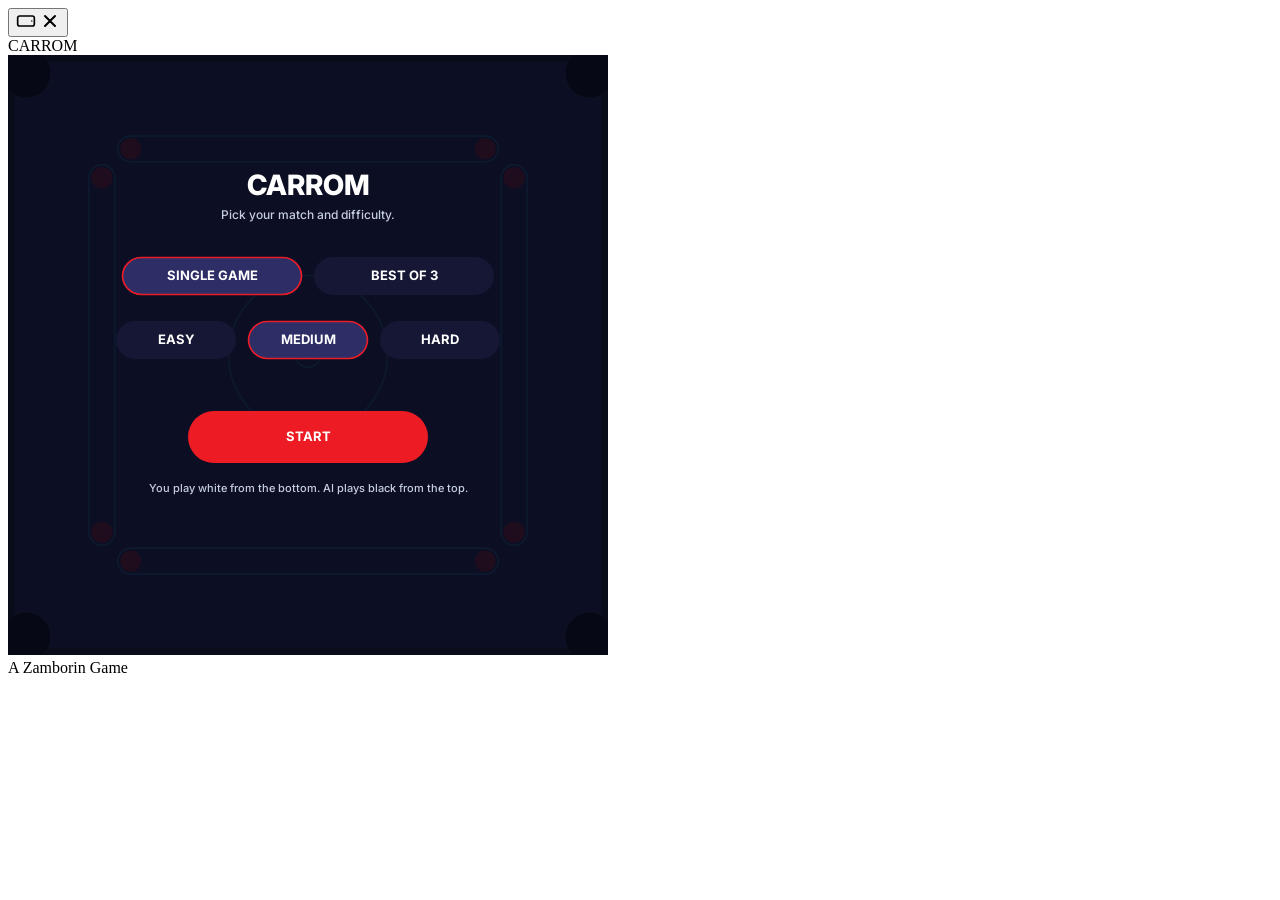
==== carrom/index.html @ 51225ea3 "Add Carrom — a Zamborin Game A digital take on the South-Asian classic, vs an AI opponent. Builds on" ====
<!doctype html>
<html lang="en">
<head>
  <meta charset="utf-8" />
  <meta name="viewport" content="width=device-width, initial-scale=1, viewport-fit=cover, user-scalable=no" />
  <title>Carrom — A Zamborin Game</title>
  <meta name="description" content="Flick the striker. Pocket your discs. A digital take on the South-Asian classic." />

  <link rel="preconnect" href="https://fonts.googleapis.com">
  <link rel="preconnect" href="https://fonts.gstatic.com" crossorigin>
  <link href="https://fonts.googleapis.com/css2?family=Inter:wght@400;500;600;700;800&display=swap" rel="stylesheet">
  <link rel="stylesheet" href="../shared/tokens.css" />
  <link rel="stylesheet" href="../shared/chrome.css" />
  <link rel="stylesheet" href="./play.css?v=1" />
</head>
<body>
  <button id="focus-toggle" class="focus-btn" type="button" aria-label="Toggle phone-view focus mode" aria-pressed="false">
    <svg class="icon-enter" viewBox="0 0 24 24" width="20" height="20" fill="none" stroke="currentColor" stroke-width="2" stroke-linecap="round" stroke-linejoin="round" aria-hidden="true">
      <rect x="2" y="6" width="20" height="12" rx="2.5"/>
      <circle cx="19" cy="12" r="0.9" fill="currentColor" stroke="none"/>
    </svg>
    <svg class="icon-exit" viewBox="0 0 24 24" width="20" height="20" fill="none" stroke="currentColor" stroke-width="2.4" stroke-linecap="round" stroke-linejoin="round" aria-hidden="true">
      <path d="M6 6l12 12M18 6L6 18"/>
    </svg>
  </button>

  <header class="site-header">
    <div class="brand">
      <span class="brand-mark">CARROM</span>
    </div>
  </header>

  <main class="page">
    <section class="play-row">
      <div class="game-wrap">
        <canvas id="game" aria-label="Carrom board"></canvas>
        <!-- Splash: shows for 2 s at load, then fades to reveal the menu. -->
        <div id="splash" class="splash" aria-hidden="true"></div>
      </div>
    </section>
  </main>

  <footer class="site-footer">
    <span>A Zamborin Game</span>
  </footer>

  <script src="./play.js?v=1"></script>
  <script>
    (() => {
      const btn = document.getElementById('focus-toggle');
      btn.addEventListener('click', () => {
        const on = document.body.classList.toggle('focus-mode');
        btn.setAttribute('aria-pressed', on ? 'true' : 'false');
        btn.setAttribute('aria-label', on ? 'Exit phone-view focus mode' : 'Enter phone-view focus mode');
        setTimeout(() => window.dispatchEvent(new Event('resize')), 60);
      });
    })();

    // Splash: 2 s reveal, 0.6 s fade, remove from DOM at 2.7 s.
    (() => {
      const splash = document.getElementById('splash');
      if (!splash) return;
      setTimeout(() => splash.classList.add('fading'), 2000);
      setTimeout(() => splash.remove(), 2700);
    })();
  </script>
</body>
</html>
---- carrom/play.css ----
/* ============================================================
   Carrom · game-specific styles only.
   Page chrome, palette tokens, focus mode all come from
   /shared/tokens.css + chrome.css. Canvas dimensions are
   overridden inline by play.js because Carrom is square.
   ============================================================ */

/* Splash image — single 2048×2048 JPG used for both desktop and mobile,
   since Carrom's canvas is square in either mode. */
.splash { background-image: url('./carrom-splash.jpg'); }
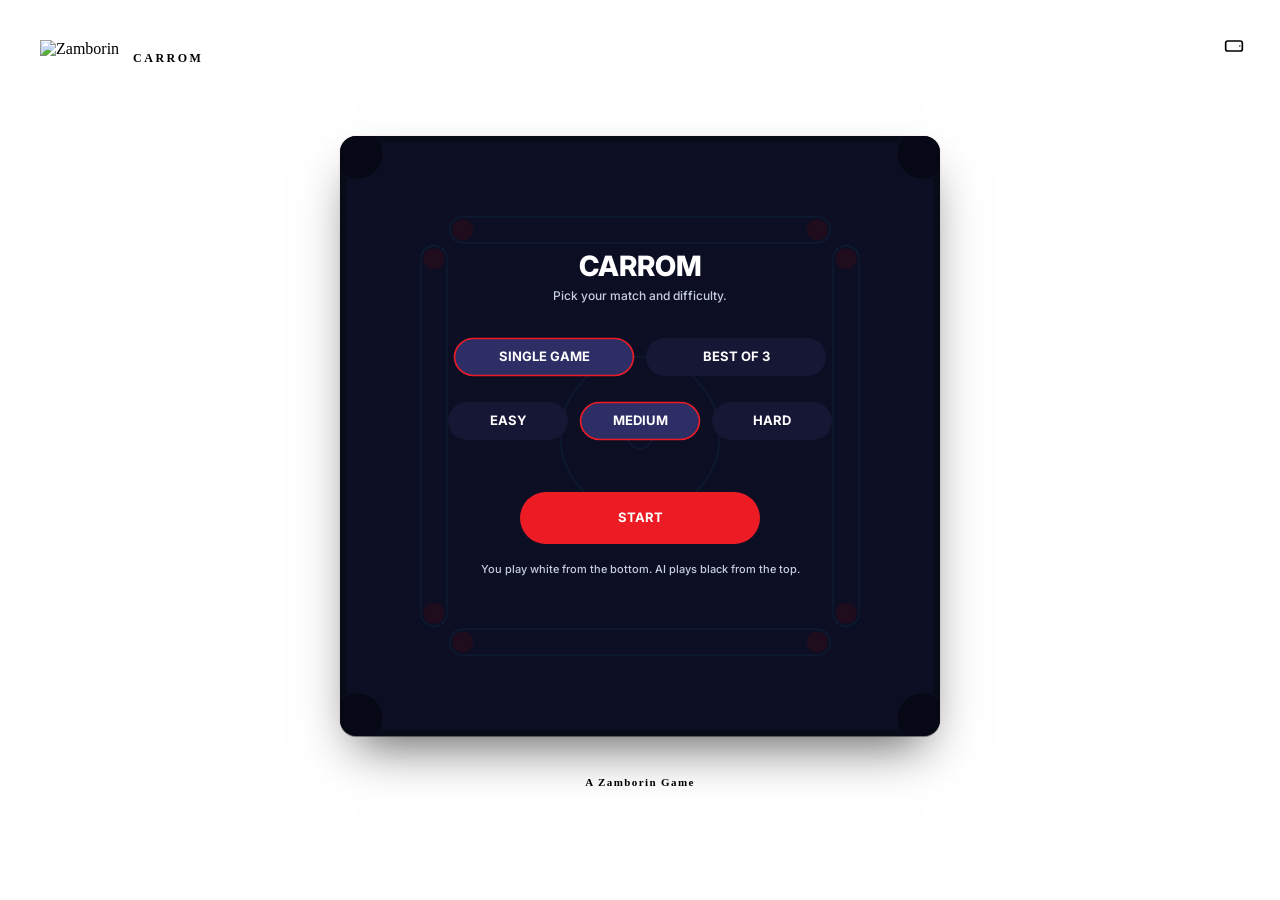
==== commit 9aaa195d: "Chrome: home-link header + working focus mode on desktop Game-page headers now show the Zamborin log" ====
--- a/carrom/index.html
+++ b/carrom/index.html
@@ -5,6 +5,7 @@
   <meta name="viewport" content="width=device-width, initial-scale=1, viewport-fit=cover, user-scalable=no" />
   <title>Carrom — A Zamborin Game</title>
   <meta name="description" content="Flick the striker. Pocket your discs. A digital take on the South-Asian classic." />
+  <link rel="icon" type="image/svg+xml" href="/images/zamborin-favicon.svg" />
 
   <link rel="preconnect" href="https://fonts.googleapis.com">
   <link rel="preconnect" href="https://fonts.gstatic.com" crossorigin>
@@ -25,9 +26,10 @@
   </button>
 
   <header class="site-header">
-    <div class="brand">
-      <span class="brand-mark">CARROM</span>
-    </div>
+    <a class="brand" href="/" aria-label="Back to Zamborin Games">
+      <img class="brand-logo" src="/images/zamborin-logo.svg" alt="Zamborin" />
+      <span class="brand-sub">Carrom</span>
+    </a>
   </header>
 
   <main class="page">
--- a/shared/chrome.css
+++ b/shared/chrome.css
@@ -0,0 +1,205 @@
+/* ============================================================
+   Zamborin · shared page chrome
+   Header, footer, splash, focus button, canvas layout, mobile
+   auto-focus. Game-specific styles live in each game's play.css.
+   Imports tokens.css for design variables.
+   ============================================================ */
+
+/* ---------- HEADER ---------- */
+.site-header {
+  position: sticky;
+  top: 0;
+  z-index: 10;
+  width: 100%;
+  height: 100px;
+  background: var(--bg);
+  border-bottom: 1px solid var(--line);
+  padding: 0 32px;
+  display: flex;
+  align-items: center;
+  justify-content: space-between;
+}
+.brand { display: flex; align-items: center; gap: 14px; }
+a.brand { text-decoration: none; color: inherit; }
+a.brand:focus-visible { outline: 2px solid var(--accent); outline-offset: 4px; border-radius: 6px; }
+.brand-mark {
+  font-size: 40px;
+  font-weight: 800;
+  letter-spacing: 4px;
+  color: var(--brand);
+  line-height: 1;
+}
+.brand-sub {
+  font-size: 12px;
+  font-weight: 700;
+  letter-spacing: 2.5px;
+  color: var(--accent);
+  text-transform: uppercase;
+}
+.brand-logo {
+  height: 36px;
+  width: auto;
+  display: block;
+}
+
+/* ---------- PAGE ---------- */
+.page {
+  max-width: 1100px;
+  margin: 28px auto 0;
+  padding: 0 16px;
+  display: flex;
+  flex-direction: column;
+  gap: 20px;
+}
+
+/* ---------- AD SLOTS — hidden V1 ---------- */
+.ad-slot {
+  display: none;
+  background: var(--bg-card);
+  border: 1px dashed rgba(255, 255, 255, 0.18);
+  place-items: center;
+  color: var(--text-mute);
+  font-weight: 700;
+  letter-spacing: 2px;
+  font-size: 11px;
+  border-radius: 10px;
+}
+.ad-leaderboard { width: 728px; height: 90px; margin: 0 auto; }
+.ad-medrec      { width: 300px; height: 250px; }
+
+/* ---------- PLAY ROW + GAME CARD ---------- */
+.play-row {
+  display: flex;
+  gap: 20px;
+  justify-content: center;
+  align-items: flex-start;
+}
+.game-wrap {
+  /* Canvas dimensions are mode-driven (set on body by play.js). */
+  width:  var(--canvas-w);
+  height: var(--canvas-h);
+  background:
+    radial-gradient(at 30% 0%, #1B2A47 0%, #131F36 60%, #0E1726 100%);
+  border-radius: 16px;
+  box-shadow:
+    inset 0 0 0 1px rgba(255, 255, 255, 0.06),
+    0 1px 0 rgba(0,0,0,0.4),
+    0 24px 48px -16px rgba(0, 0, 0, 0.65),
+    0 0 0 1px rgba(255, 107, 92, 0.06);
+  overflow: hidden;
+  position: relative;
+}
+body.mode-desktop { --canvas-w: 760px; --canvas-h: 570px; }
+body.mode-mobile  { --canvas-w: 393px; --canvas-h: 852px; }
+#game {
+  display: block;
+  width:  var(--canvas-w);
+  height: var(--canvas-h);
+  cursor: pointer;
+  touch-action: none;
+  -webkit-user-select: none;
+  user-select: none;
+  -webkit-tap-highlight-color: transparent;
+}
+.sidebar { display: flex; flex-direction: column; gap: 20px; }
+
+/* ---------- FOOTER ---------- */
+.site-footer {
+  margin: 40px auto 28px;
+  text-align: center;
+  font-size: 11px;
+  color: var(--text-mute);
+  font-weight: 700;
+  letter-spacing: 1.4px;
+}
+
+/* ---------- SPLASH ----------
+   Splash images are declared by each game's own play.css —
+   .splash structure / fade / scope live here. */
+.splash {
+  position: absolute;
+  inset: 0;
+  z-index: 10;
+  background-color: var(--bg);
+  background-size: cover;
+  background-position: center;
+  background-repeat: no-repeat;
+  transition: opacity 0.6s ease-out;
+  pointer-events: auto;
+}
+.splash.fading { opacity: 0; pointer-events: none; }
+
+/* ---------- FOCUS / PHONE-VIEW BUTTON ---------- */
+.focus-btn {
+  position: fixed;
+  top: 24px;
+  right: 24px;
+  z-index: 200;
+  width: 44px;
+  height: 44px;
+  border-radius: 50%;
+  background: var(--bg-card);
+  border: 1px solid rgba(255, 255, 255, 0.12);
+  color: var(--text-dim);
+  cursor: pointer;
+  display: grid;
+  place-items: center;
+  transition: color .15s ease, background .15s ease, transform .12s ease;
+  -webkit-tap-highlight-color: transparent;
+  padding: 0;
+}
+.focus-btn:hover { color: var(--text); background: var(--bg-panel); }
+.focus-btn:active { transform: scale(0.94); }
+.focus-btn:focus-visible {
+  outline: 2px solid var(--accent-2);
+  outline-offset: 3px;
+  color: var(--text);
+}
+.focus-btn .icon-exit { display: none; }
+body.focus-mode .focus-btn .icon-enter { display: none; }
+body.focus-mode .focus-btn .icon-exit  { display: block; }
+body.focus-mode .focus-btn {
+  background: rgba(14, 23, 38, 0.55);
+  backdrop-filter: blur(10px);
+  -webkit-backdrop-filter: blur(10px);
+  border-color: rgba(255, 255, 255, 0.16);
+}
+
+/* ---------- FOCUS-MODE LAYOUT (manual toggle, desktop) ---------- */
+body.focus-mode .site-header,
+body.focus-mode .site-footer,
+body.focus-mode .ad-slot { display: none; }
+body.focus-mode .page {
+  margin: 0; padding: 0; gap: 0; max-width: none;
+}
+body.focus-mode .play-row {
+  width: 100vw; height: 100dvh;
+  align-items: center; justify-content: center; gap: 0;
+}
+body.focus-mode .game-wrap {
+  width:  min(100vw, calc(100dvh * var(--canvas-w) / var(--canvas-h)));
+  height: min(100dvh, calc(100vw * var(--canvas-h) / var(--canvas-w)));
+  border-radius: 0;
+  box-shadow: none;
+}
+body.focus-mode #game { width: 100%; height: 100%; }
+
+/* ---------- MOBILE: auto-focus layout below 1100 px ---------- */
+@media (max-width: 1099px) {
+  .site-header,
+  .site-footer,
+  .ad-slot { display: none; }
+  .page { margin: 0; padding: 0; gap: 0; max-width: none; }
+  .play-row {
+    width: 100vw; height: 100dvh;
+    align-items: center; justify-content: center; gap: 0;
+  }
+  .game-wrap {
+    width:  min(100vw, calc(100dvh * var(--canvas-w) / var(--canvas-h)));
+    height: min(100dvh, calc(100vw * var(--canvas-h) / var(--canvas-w)));
+    border-radius: 0;
+    box-shadow: none;
+  }
+  #game { width: 100%; height: 100%; }
+  .focus-btn { display: none; }
+}
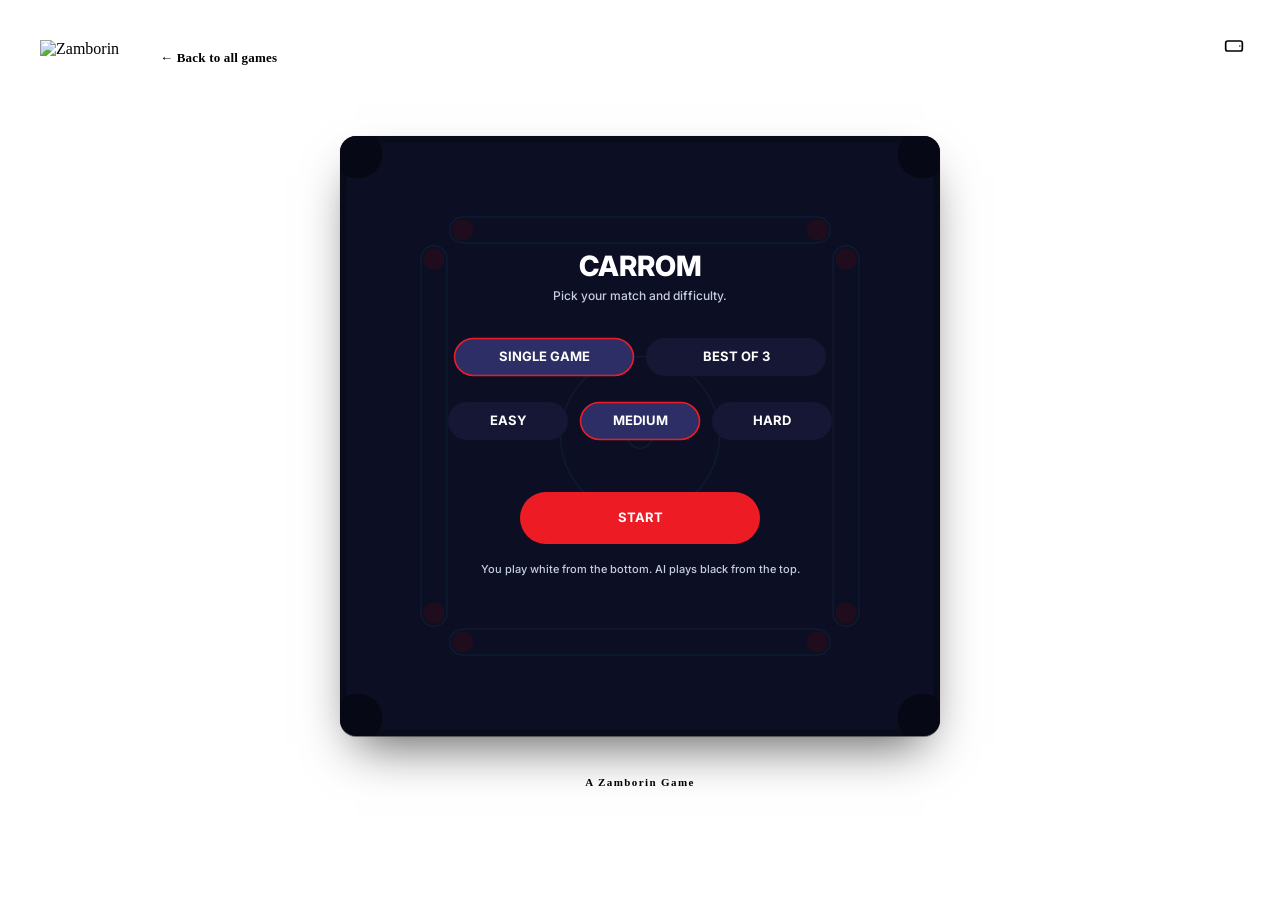
==== commit 6fa3e796: "Chrome: replace game-name subtitle with Back-to-all-games pill The 'Zamborin · GAMENAME' subtitle ma" ====
--- a/carrom/index.html
+++ b/carrom/index.html
@@ -26,10 +26,12 @@
   </button>
 
   <header class="site-header">
-    <a class="brand" href="/" aria-label="Back to Zamborin Games">
-      <img class="brand-logo" src="/images/zamborin-logo.svg" alt="Zamborin" />
-      <span class="brand-sub">Carrom</span>
-    </a>
+    <div class="header-left">
+      <a class="brand" href="/" aria-label="Zamborin Games home">
+        <img class="brand-logo" src="/images/zamborin-logo.svg" alt="Zamborin" />
+      </a>
+      <a class="back-link" href="/">← Back to all games</a>
+    </div>
   </header>
 
   <main class="page">
--- a/shared/chrome.css
+++ b/shared/chrome.css
@@ -22,6 +22,29 @@
 .brand { display: flex; align-items: center; gap: 14px; }
 a.brand { text-decoration: none; color: inherit; }
 a.brand:focus-visible { outline: 2px solid var(--accent); outline-offset: 4px; border-radius: 6px; }
+
+.header-left { display: flex; align-items: center; gap: 24px; }
+.back-link {
+  font-size: 13px;
+  font-weight: 600;
+  letter-spacing: 0.2px;
+  color: var(--text-dim);
+  text-decoration: none;
+  padding: 8px 16px;
+  border-radius: 999px;
+  border: 1px solid rgba(255, 255, 255, 0.14);
+  transition: background .15s ease, color .15s ease, border-color .15s ease;
+  white-space: nowrap;
+}
+.back-link:hover {
+  color: var(--text);
+  border-color: rgba(255, 255, 255, 0.30);
+  background: rgba(255, 255, 255, 0.04);
+}
+.back-link:focus-visible {
+  outline: 2px solid var(--accent);
+  outline-offset: 3px;
+}
 .brand-mark {
   font-size: 40px;
   font-weight: 800;
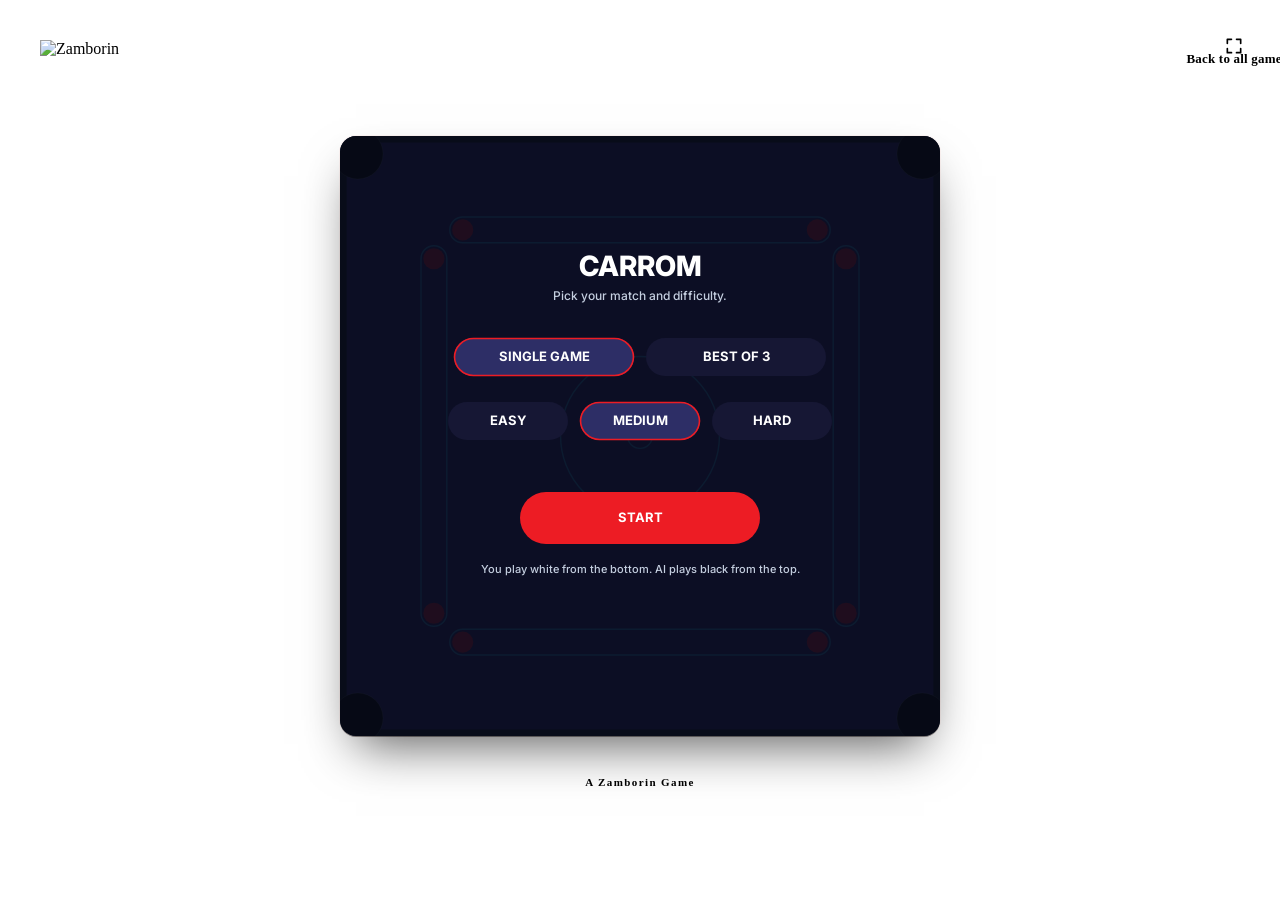
==== commit 1c813272: "Focus button: swap landscape-phone glyph for the classic fullscreen brackets The old icon read as a " ====
--- a/carrom/index.html
+++ b/carrom/index.html
@@ -11,26 +11,27 @@
   <link rel="preconnect" href="https://fonts.gstatic.com" crossorigin>
   <link href="https://fonts.googleapis.com/css2?family=Inter:wght@400;500;600;700;800&display=swap" rel="stylesheet">
   <link rel="stylesheet" href="../shared/tokens.css" />
-  <link rel="stylesheet" href="../shared/chrome.css" />
+  <link rel="stylesheet" href="../shared/chrome.css?v=3" />
   <link rel="stylesheet" href="./play.css?v=1" />
 </head>
 <body>
-  <button id="focus-toggle" class="focus-btn" type="button" aria-label="Toggle phone-view focus mode" aria-pressed="false">
-    <svg class="icon-enter" viewBox="0 0 24 24" width="20" height="20" fill="none" stroke="currentColor" stroke-width="2" stroke-linecap="round" stroke-linejoin="round" aria-hidden="true">
-      <rect x="2" y="6" width="20" height="12" rx="2.5"/>
-      <circle cx="19" cy="12" r="0.9" fill="currentColor" stroke="none"/>
-    </svg>
-    <svg class="icon-exit" viewBox="0 0 24 24" width="20" height="20" fill="none" stroke="currentColor" stroke-width="2.4" stroke-linecap="round" stroke-linejoin="round" aria-hidden="true">
-      <path d="M6 6l12 12M18 6L6 18"/>
-    </svg>
-  </button>
-
   <header class="site-header">
-    <div class="header-left">
-      <a class="brand" href="/" aria-label="Zamborin Games home">
-        <img class="brand-logo" src="/images/zamborin-logo.svg" alt="Zamborin" />
-      </a>
-      <a class="back-link" href="/">← Back to all games</a>
+    <a class="brand" href="/" aria-label="Zamborin Games home">
+      <img class="brand-logo" src="/images/zamborin-logo.svg" alt="Zamborin" />
+    </a>
+    <div class="header-right">
+      <button id="focus-toggle" class="focus-btn" type="button" aria-label="Play fullscreen" aria-pressed="false">
+        <svg class="icon-enter" viewBox="0 0 24 24" width="20" height="20" fill="none" stroke="currentColor" stroke-width="2" stroke-linecap="round" stroke-linejoin="round" aria-hidden="true">
+          <polyline points="4 9 4 4 9 4"/>
+          <polyline points="20 9 20 4 15 4"/>
+          <polyline points="4 15 4 20 9 20"/>
+          <polyline points="20 15 20 20 15 20"/>
+        </svg>
+        <svg class="icon-exit" viewBox="0 0 24 24" width="20" height="20" fill="none" stroke="currentColor" stroke-width="2.4" stroke-linecap="round" stroke-linejoin="round" aria-hidden="true">
+          <path d="M6 6l12 12M18 6L6 18"/>
+        </svg>
+      </button>
+      <a class="back-link" href="/">Back to all games</a>
     </div>
   </header>
 
@@ -55,7 +56,7 @@
       btn.addEventListener('click', () => {
         const on = document.body.classList.toggle('focus-mode');
         btn.setAttribute('aria-pressed', on ? 'true' : 'false');
-        btn.setAttribute('aria-label', on ? 'Exit phone-view focus mode' : 'Enter phone-view focus mode');
+        btn.setAttribute('aria-label', on ? 'Exit fullscreen' : 'Play fullscreen');
         setTimeout(() => window.dispatchEvent(new Event('resize')), 60);
       });
     })();
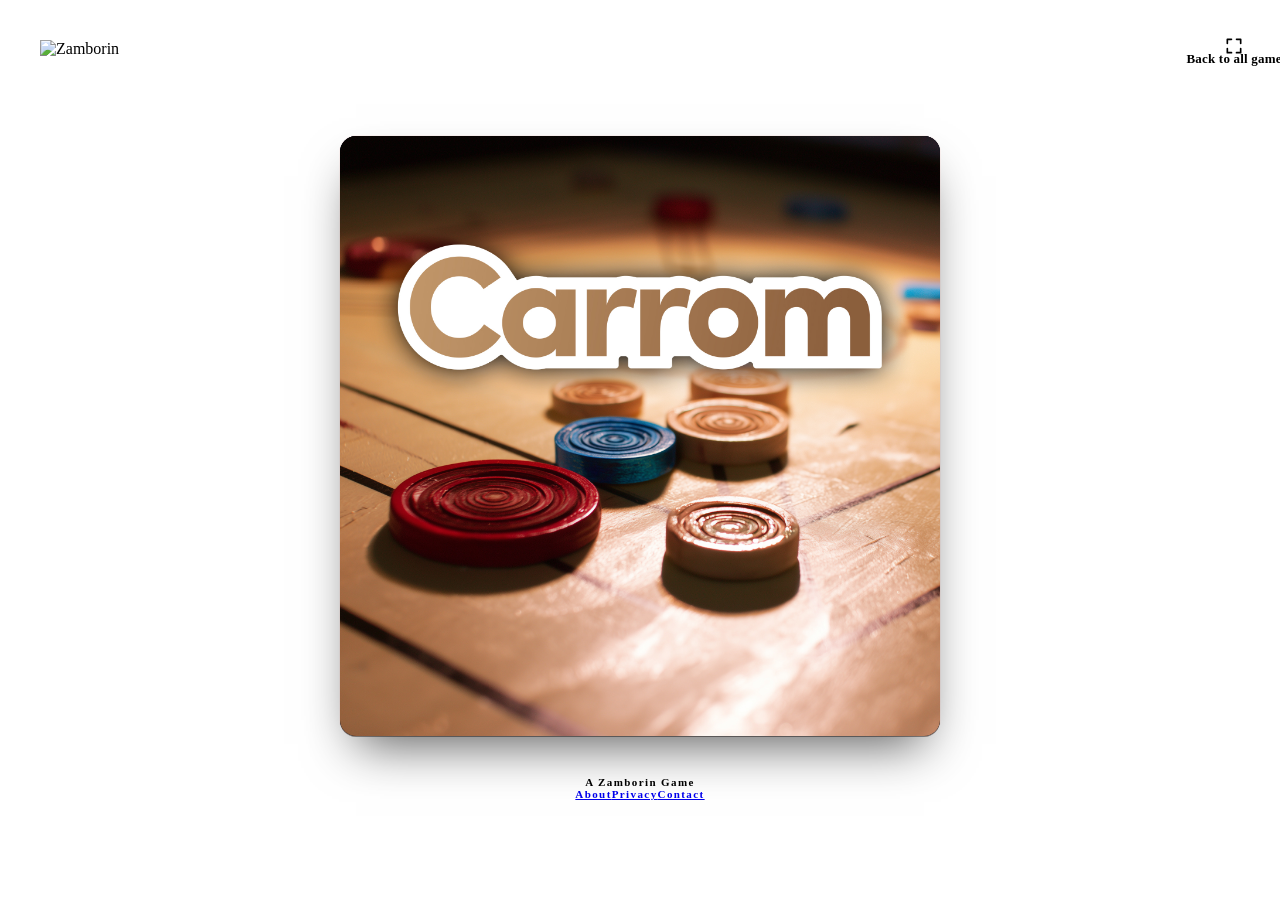
==== commit 6dad87e6: "Wire in Vercel Web Analytics on every page Single deferred script tag served from /_vercel/insights/" ====
--- a/carrom/index.html
+++ b/carrom/index.html
@@ -5,14 +5,52 @@
   <meta name="viewport" content="width=device-width, initial-scale=1, viewport-fit=cover, user-scalable=no" />
   <title>Carrom — A Zamborin Game</title>
   <meta name="description" content="Flick the striker. Pocket your discs. A digital take on the South-Asian classic." />
+  <meta name="theme-color" content="#0E1726" />
+  <link rel="canonical" href="https://zamborin.com/carrom/" />
   <link rel="icon" type="image/svg+xml" href="/images/zamborin-favicon.svg" />
+
+  <!-- Open Graph / Twitter -->
+  <meta property="og:type" content="website" />
+  <meta property="og:site_name" content="Zamborin Games" />
+  <meta property="og:url" content="https://zamborin.com/carrom/" />
+  <meta property="og:title" content="Carrom — Flick the striker, pocket the discs" />
+  <meta property="og:description" content="A digital take on the South-Asian tabletop classic. Three difficulty levels against the computer." />
+  <meta property="og:image" content="https://zamborin.com/images/carrom-og.jpg" />
+  <meta property="og:image:width" content="1200" />
+  <meta property="og:image:height" content="630" />
+  <meta property="og:image:alt" content="Carrom — a polished wooden board with carrom discs arranged at the centre." />
+  <meta name="twitter:card" content="summary_large_image" />
+  <meta name="twitter:title" content="Carrom — Flick the striker, pocket the discs" />
+  <meta name="twitter:description" content="A digital take on the South-Asian tabletop classic. Three difficulty levels against the computer." />
+  <meta name="twitter:image" content="https://zamborin.com/images/carrom-og.jpg" />
 
   <link rel="preconnect" href="https://fonts.googleapis.com">
   <link rel="preconnect" href="https://fonts.gstatic.com" crossorigin>
   <link href="https://fonts.googleapis.com/css2?family=Inter:wght@400;500;600;700;800&display=swap" rel="stylesheet">
   <link rel="stylesheet" href="../shared/tokens.css" />
-  <link rel="stylesheet" href="../shared/chrome.css?v=3" />
+  <link rel="stylesheet" href="../shared/chrome.css?v=8" />
   <link rel="stylesheet" href="./play.css?v=1" />
+  <!-- Google AdSense -->
+  <meta name="google-adsense-account" content="ca-pub-9207689324865969">
+  <script async src="https://pagead2.googlesyndication.com/pagead/js/adsbygoogle.js?client=ca-pub-9207689324865969" crossorigin="anonymous"></script>
+  <!-- Structured data: VideoGame schema -->
+  <script type="application/ld+json">
+  {
+    "@context": "https://schema.org",
+    "@type": "VideoGame",
+    "name": "Carrom",
+    "description": "Digital take on the South-Asian tabletop classic. Flick the striker, pocket your discs.",
+    "url": "https://zamborin.com/carrom/",
+    "image": "https://zamborin.com/images/carrom-og.jpg",
+    "playMode": "SinglePlayer",
+    "gamePlatform": "Web Browser",
+    "applicationCategory": "Game",
+    "operatingSystem": "Web",
+    "genre": ["Board","Sports"],
+    "offers": { "@type": "Offer", "price": "0", "priceCurrency": "USD" },
+    "publisher": { "@type": "Organization", "name": "Zamborin Games", "url": "https://zamborin.com/" }
+  }
+  </script>
 </head>
 <body>
   <header class="site-header">
@@ -46,7 +84,7 @@
   </main>
 
   <footer class="site-footer">
-    <span>A Zamborin Game</span>
+    <span>A Zamborin Game</span><nav class="site-foot-nav"><a href="/about/">About</a><a href="/privacy/">Privacy</a><a href="/contact/">Contact</a></nav>
   </footer>
 
   <script src="./play.js?v=1"></script>
@@ -69,5 +107,6 @@
       setTimeout(() => splash.remove(), 2700);
     })();
   </script>
+  <script defer src="/_vercel/insights/script.js"></script>
 </body>
 </html>
